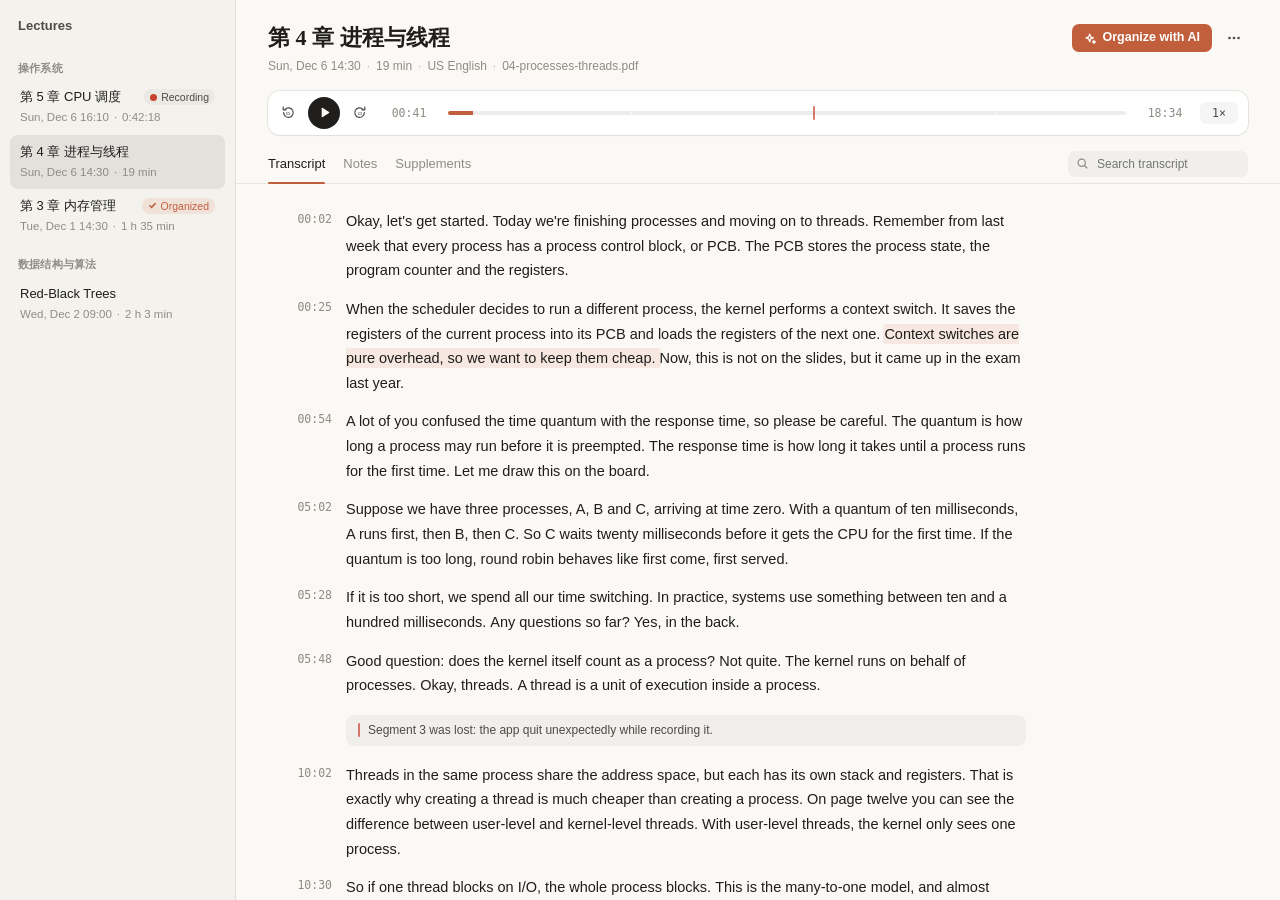
==== Resources/Web/recordings.html @ 46e98f9c "feat: recording bar, live captions and the Lectures window - LectureController ties recording, segme" ====
<!doctype html>
<html lang="zh-CN">
<head>
  <meta charset="utf-8">
  <meta name="viewport" content="width=device-width, initial-scale=1">
  <title>课堂录音</title>
  <link rel="stylesheet" href="recordings.css">
</head>
<body>
  <aside id="sidebar">
    <div class="sidebar-head">
      <h2 id="list-title"></h2>
    </div>
    <nav id="list" aria-label="录音列表"></nav>
  </aside>

  <main id="detail">
    <header id="head">
      <div class="title-row">
        <h1 id="title"></h1>
        <span class="spacer"></span>
        <button type="button" id="organize" class="primary"></button>
        <button type="button" id="more" class="icon" aria-haspopup="menu"></button>
      </div>
      <p id="meta"></p>

      <div id="player">
        <button type="button" id="back" class="icon"></button>
        <button type="button" id="play" class="play"></button>
        <button type="button" id="forward" class="icon"></button>
        <span id="time" class="clock"></span>
        <div id="scrubber" role="slider" tabindex="0">
          <div class="track"><div class="fill"></div></div>
          <div class="ticks"></div>
          <div class="knob"></div>
        </div>
        <span id="duration" class="clock"></span>
        <button type="button" id="rate"></button>
      </div>

      <div class="tabs-row">
        <div id="tabs" role="tablist"></div>
        <span class="spacer"></span>
        <label id="search">
          <svg viewBox="0 0 16 16" aria-hidden="true"><circle cx="7" cy="7" r="4.5"/><path d="m10.5 10.5 3 3"/></svg>
          <input type="search" id="search-input">
        </label>
      </div>
    </header>

    <section id="content"></section>
  </main>

  <section id="empty" hidden>
    <div class="empty-icon" aria-hidden="true"></div>
    <p id="empty-text"></p>
  </section>

  <div id="menu" role="menu" hidden></div>
  <div id="toast" role="status" aria-live="polite"></div>
  <script src="recordings.js"></script>
</body>
</html>
---- Resources/Web/recordings.css ----
:root {
  color-scheme: light dark;
  --bg: #faf9f5;
  --sidebar: #f3f2ec;
  --surface: #ffffff;
  --fg: #1f1e1d;
  --fg-2: #4d4b46;
  --muted: #8f8c84;
  --hairline: rgba(31, 30, 29, 0.09);
  --hairline-strong: rgba(31, 30, 29, 0.17);
  --fill: rgba(31, 30, 29, 0.045);
  --fill-strong: rgba(31, 30, 29, 0.08);
  --accent: #c15f3c;
  --accent-line: rgba(193, 95, 60, 0.36);
  --accent-soft: rgba(217, 119, 87, 0.13);
  --rec: #c8432f;
  --shadow: 0 1px 2px rgba(0, 0, 0, 0.05), 0 8px 24px rgba(0, 0, 0, 0.08);
  --font: -apple-system, BlinkMacSystemFont, "PingFang SC", "Helvetica Neue", sans-serif;
  --serif: "Iowan Old Style", "Palatino", "Songti SC", "STSong", serif;
  --mono: "SF Mono", ui-monospace, Menlo, monospace;
  --ease-out: cubic-bezier(0.2, 0.8, 0.2, 1);
}

@media (prefers-color-scheme: dark) {
  :root {
    --bg: #262624;
    --sidebar: #1f1e1d;
    --surface: #30302e;
    --fg: #f0eee7;
    --fg-2: #c9c6bc;
    --muted: #8c897f;
    --hairline: rgba(255, 255, 255, 0.08);
    --hairline-strong: rgba(255, 255, 255, 0.16);
    --fill: rgba(255, 255, 255, 0.05);
    --fill-strong: rgba(255, 255, 255, 0.09);
    --accent: #e3906f;
    --accent-line: rgba(227, 144, 111, 0.4);
    --accent-soft: rgba(217, 119, 87, 0.18);
    --rec: #f08b76;
    --shadow: 0 1px 2px rgba(0, 0, 0, 0.3), 0 8px 24px rgba(0, 0, 0, 0.32);
  }
}

* { box-sizing: border-box; }

html, body {
  height: 100%;
  margin: 0;
  background: var(--bg);
  color: var(--fg);
  font: 13px/1.4 var(--font);
  -webkit-font-smoothing: antialiased;
  -webkit-user-select: none;
  user-select: none;
  overflow: hidden;
}

body { display: flex; }

button {
  font: inherit;
  color: inherit;
  background: none;
  border: 0;
  padding: 0;
  cursor: pointer;
}

button:focus-visible, [tabindex]:focus-visible {
  outline: 2px solid var(--accent-line);
  outline-offset: 2px;
}

svg { fill: none; stroke: currentColor; stroke-width: 1.5; stroke-linecap: round; stroke-linejoin: round; }

.spacer { flex: 1; }

.clock {
  font-family: var(--mono);
  font-size: 11.5px;
  font-variant-numeric: tabular-nums;
  color: var(--muted);
}

/* ---------- 左侧列表 ---------- */

#sidebar {
  flex: none;
  width: 236px;
  display: flex;
  flex-direction: column;
  background: var(--sidebar);
  border-right: 1px solid var(--hairline);
}

.sidebar-head { padding: 18px 18px 8px; }
.in-app .sidebar-head { padding-top: 44px; }

#list-title {
  margin: 0;
  font: 600 13px/1.3 var(--font);
  color: var(--fg-2);
}

#list {
  flex: 1;
  overflow-y: auto;
  padding: 4px 10px 16px;
}

.group {
  margin: 14px 8px 4px;
  color: var(--muted);
  font-size: 11px;
  font-weight: 600;
  letter-spacing: 0.02em;
  white-space: nowrap;
  overflow: hidden;
  text-overflow: ellipsis;
}

.item {
  display: block;
  width: 100%;
  padding: 8px 10px 9px;
  border-radius: 8px;
  text-align: left;
  transition: background 0.12s;
}

.item:hover { background: var(--fill); }
.item.selected { background: var(--fill-strong); }

.item .name {
  display: flex;
  align-items: center;
  gap: 6px;
  font-size: 13px;
  font-weight: 500;
  color: var(--fg);
  white-space: nowrap;
  overflow: hidden;
  text-overflow: ellipsis;
}

.item .name > span:first-child { flex: 1; min-width: 0; overflow: hidden; text-overflow: ellipsis; }
.item .name .badge { flex: none; }

.item .sub {
  display: flex;
  align-items: center;
  gap: 5px;
  margin-top: 3px;
  color: var(--muted);
  font-size: 11.5px;
  white-space: nowrap;
  overflow: hidden;
}

.item .sub .clock { font-size: 11px; }

.badge {
  display: inline-flex;
  align-items: center;
  gap: 4px;
  height: 16px;
  padding: 0 6px;
  border-radius: 999px;
  font-size: 10.5px;
  font-weight: 500;
  background: var(--fill);
  color: var(--fg-2);
}

.badge.done { background: var(--accent-soft); color: var(--accent); }
.badge svg { width: 9px; height: 9px; stroke-width: 2; }

.rec-dot {
  flex: none;
  width: 7px;
  height: 7px;
  border-radius: 50%;
  background: var(--rec);
  animation: pulse 1.6s ease-in-out infinite;
}

@keyframes pulse { 50% { opacity: 0.35; } }

.spinner {
  flex: none;
  width: 9px;
  height: 9px;
  border-radius: 50%;
  border: 1.5px solid var(--hairline-strong);
  border-top-color: var(--fg-2);
  animation: spin 0.9s linear infinite;
}

@keyframes spin { to { transform: rotate(360deg); } }

/* ---------- 右侧详情 ---------- */

#detail {
  flex: 1;
  min-width: 0;
  display: flex;
  flex-direction: column;
}

#head {
  flex: none;
  padding: 24px 32px 0;
  border-bottom: 1px solid var(--hairline);
}

.in-app #head { padding-top: 40px; }

.title-row {
  display: flex;
  align-items: center;
  gap: 8px;
}

#title {
  margin: 0;
  min-width: 0;
  font: 600 22px/1.25 var(--serif);
  overflow: hidden;
  text-overflow: ellipsis;
  white-space: nowrap;
}

#meta {
  margin: 6px 0 0;
  color: var(--muted);
  font-size: 12px;
  white-space: nowrap;
  overflow: hidden;
  text-overflow: ellipsis;
}

#meta .dot { margin: 0 6px; opacity: 0.6; }

button.primary {
  flex: none;
  display: inline-flex;
  align-items: center;
  gap: 6px;
  height: 28px;
  padding: 0 12px;
  border-radius: 7px;
  background: var(--accent);
  color: #fff;
  font-size: 12.5px;
  font-weight: 550;
  transition: filter 0.12s;
}

button.primary:hover { filter: brightness(1.06); }
button.primary svg { width: 13px; height: 13px; }
button.primary:disabled { background: var(--fill-strong); color: var(--muted); cursor: default; filter: none; }

button.icon {
  flex: none;
  display: inline-grid;
  place-items: center;
  width: 28px;
  height: 28px;
  border-radius: 7px;
  color: var(--fg-2);
  transition: background 0.12s;
}

button.icon:hover { background: var(--fill); color: var(--fg); }
button.icon svg { width: 16px; height: 16px; }

/* 播放条 */

#player {
  display: flex;
  align-items: center;
  gap: 6px;
  margin-top: 16px;
  padding: 6px 10px 6px 6px;
  border-radius: 12px;
  background: var(--surface);
  box-shadow: 0 0 0 1px var(--hairline), 0 1px 2px rgba(0, 0, 0, 0.03);
}

#player .play {
  display: grid;
  place-items: center;
  width: 32px;
  height: 32px;
  border-radius: 50%;
  background: var(--fg);
  color: var(--bg);
  transition: transform 0.12s var(--ease-out);
}

#player .play:active { transform: scale(0.94); }
#player .play svg { width: 13px; height: 13px; fill: currentColor; stroke: none; }
#player .clock { min-width: 58px; text-align: center; }

#scrubber {
  position: relative;
  flex: 1;
  height: 28px;
  margin: 0 4px;
  cursor: pointer;
}

#scrubber .track {
  position: absolute;
  left: 0;
  right: 0;
  top: 12px;
  height: 4px;
  border-radius: 2px;
  background: var(--fill-strong);
  overflow: hidden;
}

#scrubber .fill {
  height: 100%;
  width: 0;
  background: var(--accent);
}

/* 分段之间的缝：损坏的分段在录音时间里不占位置，这里只标出接缝 */
#scrubber .ticks { position: absolute; inset: 0; pointer-events: none; }

#scrubber .tick {
  position: absolute;
  top: 10px;
  width: 1px;
  height: 8px;
  background: var(--bg);
}

#scrubber .tick.gap {
  top: 7px;
  width: 2px;
  height: 14px;
  margin-left: -0.5px;
  border-radius: 1px;
  background: var(--rec);
  opacity: 0.7;
}

#scrubber .knob {
  position: absolute;
  top: 8px;
  width: 12px;
  height: 12px;
  margin-left: -6px;
  border-radius: 50%;
  background: var(--surface);
  box-shadow: 0 0 0 1px var(--hairline-strong), 0 1px 3px rgba(0, 0, 0, 0.18);
  opacity: 0;
  transition: opacity 0.12s;
}

#scrubber:hover .knob, #scrubber.dragging .knob { opacity: 1; }

#rate {
  flex: none;
  height: 22px;
  min-width: 38px;
  padding: 0 6px;
  border-radius: 6px;
  font: 500 11.5px var(--mono);
  color: var(--fg-2);
  background: var(--fill);
}

#rate:hover { background: var(--fill-strong); }

/* 标签页 */

.tabs-row {
  display: flex;
  align-items: flex-end;
  gap: 12px;
  margin-top: 14px;
}

#tabs { display: flex; gap: 18px; }

#tabs button {
  position: relative;
  padding: 6px 0 10px;
  color: var(--muted);
  font-size: 13px;
  font-weight: 500;
}

#tabs button:hover { color: var(--fg-2); }
#tabs button.active { color: var(--fg); }

#tabs button.active::after {
  content: "";
  position: absolute;
  left: 0;
  right: 0;
  bottom: -1px;
  height: 2px;
  border-radius: 1px;
  background: var(--accent);
}

#tabs .count {
  margin-left: 4px;
  font-size: 11px;
  font-variant-numeric: tabular-nums;
  color: var(--muted);
}

#search {
  display: flex;
  align-items: center;
  gap: 6px;
  width: 180px;
  height: 26px;
  margin-bottom: 6px;
  padding: 0 8px;
  border-radius: 7px;
  background: var(--fill);
  color: var(--muted);
}

#search svg { flex: none; width: 13px; height: 13px; }

#search input {
  flex: 1;
  min-width: 0;
  border: 0;
  outline: 0;
  background: none;
  color: var(--fg);
  font: 12px var(--font);
}

#search input::-webkit-search-cancel-button { display: none; }

/* ---------- 转写 ---------- */

#content {
  flex: 1;
  overflow-y: auto;
  padding: 18px 32px 48px;
  -webkit-user-select: text;
  user-select: text;
}

.para {
  display: grid;
  grid-template-columns: 64px minmax(0, 680px);
  gap: 0 14px;
  padding: 7px 0;
}

.para .stamp {
  padding-top: 2px;
  -webkit-user-select: none;
  user-select: none;
  text-align: right;
  cursor: pointer;
  transition: color 0.12s;
}

.para .stamp:hover { color: var(--accent); }

.para .text {
  margin: 0;
  font-size: 14.5px;
  line-height: 1.7;
  color: var(--fg);
}

.line {
  padding: 2px 1px;
  margin: -2px -1px;
  border-radius: 4px;
  cursor: pointer;
  transition: background 0.15s;
}

.line:hover { background: var(--fill); }
.line.current { background: var(--accent-soft); }
.line.spoken { color: var(--fg); }
.para.later .text { color: var(--fg); }

mark {
  background: rgba(240, 190, 60, 0.35);
  color: inherit;
  border-radius: 2px;
}

/* 分段的状态：损坏、还在转写、实时字幕 */
.notice {
  display: grid;
  grid-template-columns: 64px minmax(0, 680px);
  gap: 0 14px;
  margin: 10px 0;
  color: var(--muted);
  font-size: 12px;
}

.notice .body {
  display: flex;
  align-items: center;
  gap: 8px;
  padding: 7px 12px;
  border-radius: 8px;
  background: var(--fill);
}

.notice.gap .body { color: var(--fg-2); }
.notice.gap .body::before {
  content: "";
  flex: none;
  width: 2px;
  height: 14px;
  border-radius: 1px;
  background: var(--rec);
  opacity: 0.7;
}

.live {
  display: grid;
  grid-template-columns: 64px minmax(0, 680px);
  gap: 0 14px;
  padding: 7px 0;
}

.live .stamp { display: flex; justify-content: flex-end; align-items: center; gap: 6px; height: 24px; color: var(--rec); }
.live .text { margin: 0; font-size: 14.5px; line-height: 1.7; color: var(--fg-2); }
.live .volatile { color: var(--muted); }

/* 笔记 / 补充要点还没有时 */
.placeholder {
  max-width: 420px;
  margin: 56px auto 0;
  text-align: center;
  color: var(--muted);
  font-size: 13px;
  line-height: 1.6;
}

.placeholder strong { display: block; margin-bottom: 4px; color: var(--fg-2); font-size: 14px; font-weight: 600; }
.placeholder p { margin: 0; }
.placeholder button.primary { margin-top: 16px; }

/* ---------- 没有录音 ---------- */

#empty {
  position: fixed;
  inset: 0;
  display: grid;
  place-content: center;
  justify-items: center;
  gap: 14px;
  background: var(--bg);
  color: var(--muted);
  text-align: center;
  font-size: 13px;
  line-height: 1.6;
}

#empty[hidden] { display: none; }
#empty p { max-width: 340px; margin: 0; }
#empty kbd { font: 500 11.5px var(--mono); padding: 1px 5px; border-radius: 4px; background: var(--fill-strong); color: var(--fg-2); }

.empty-icon {
  width: 44px;
  height: 44px;
  border-radius: 50%;
  display: grid;
  place-items: center;
  background: var(--fill);
  color: var(--fg-2);
}

.empty-icon svg { width: 20px; height: 20px; }

/* ---------- 菜单、提示 ---------- */

#menu {
  position: fixed;
  z-index: 10;
  min-width: 180px;
  padding: 5px;
  border-radius: 10px;
  background: var(--surface);
  box-shadow: 0 0 0 1px var(--hairline), var(--shadow);
}

#menu[hidden] { display: none; }

#menu button {
  display: flex;
  align-items: center;
  gap: 8px;
  width: 100%;
  height: 28px;
  padding: 0 10px;
  border-radius: 6px;
  font-size: 13px;
  text-align: left;
}

#menu button:hover { background: var(--fill-strong); }
#menu button.danger { color: var(--rec); }
#menu hr { margin: 4px 6px; border: 0; border-top: 1px solid var(--hairline); }

#toast {
  position: fixed;
  left: 50%;
  bottom: 20px;
  z-index: 11;
  padding: 7px 14px;
  border-radius: 999px;
  background: var(--fg);
  color: var(--bg);
  font-size: 12.5px;
  opacity: 0;
  transform: translate(-50%, 6px);
  transition: opacity 0.2s, transform 0.2s var(--ease-out);
  pointer-events: none;
}

#toast.visible { opacity: 1; transform: translate(-50%, 0); }

@media (prefers-reduced-motion: reduce) {
  *, *::before, *::after { animation: none !important; transition: none !important; }
}
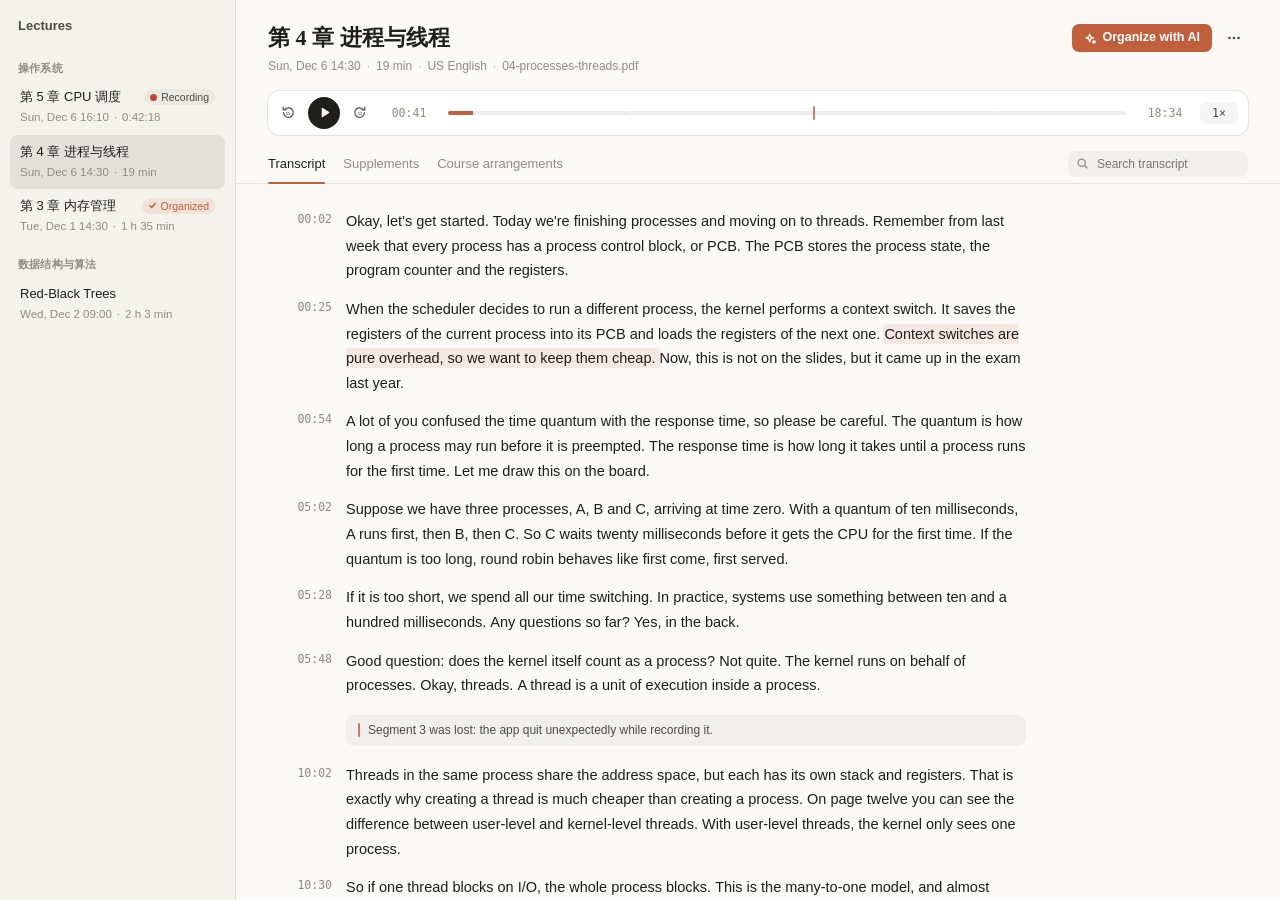
==== commit 2343e6a6: "refactor: organize lectures into supplements and course arrangements The notes step is dropped: orga" ====
--- a/Resources/Web/recordings.css
+++ b/Resources/Web/recordings.css
@@ -538,7 +538,7 @@
 .live .text { margin: 0; font-size: 14.5px; line-height: 1.7; color: var(--fg-2); }
 .live .volatile { color: var(--muted); }
 
-/* 笔记 / 补充要点还没有时 */
+/* 补充要点 / 课程安排还没有时 */
 .placeholder {
   max-width: 420px;
   margin: 56px auto 0;
@@ -635,3 +635,151 @@
 @media (prefers-reduced-motion: reduce) {
   *, *::before, *::after { animation: none !important; transition: none !important; }
 }
+
+/* ---------- AI 整理 ---------- */
+
+.organize {
+  max-width: 758px;
+  margin: 2px 0 18px;
+  padding: 14px 16px;
+  border-radius: 12px;
+  background: var(--surface);
+  box-shadow: 0 0 0 1px var(--hairline), 0 1px 2px rgba(0, 0, 0, 0.03);
+  -webkit-user-select: none;
+  user-select: none;
+}
+
+.organize.failed { box-shadow: 0 0 0 1px color-mix(in srgb, var(--rec) 35%, transparent); }
+
+.org-head { display: flex; align-items: center; gap: 8px; font-size: 13.5px; }
+.org-head strong { font-weight: 600; }
+.org-message { margin: 6px 0 0; color: var(--fg-2); font-size: 12.5px; line-height: 1.55; }
+.org-note { margin: 12px 0 0; color: var(--muted); font-size: 11.5px; line-height: 1.5; }
+
+.org-bar {
+  height: 4px;
+  margin-top: 10px;
+  border-radius: 2px;
+  background: var(--fill-strong);
+  overflow: hidden;
+}
+
+.org-bar div { height: 100%; background: var(--accent); transition: width 0.3s var(--ease-out); }
+
+.org-actions { display: flex; align-items: center; gap: 10px; margin-top: 12px; }
+
+button.link {
+  height: 26px;
+  padding: 0 8px;
+  border-radius: 6px;
+  color: var(--fg-2);
+  font-size: 12.5px;
+}
+
+button.link:hover { background: var(--fill); color: var(--fg); }
+
+.deck-list { margin-top: 10px; display: flex; flex-direction: column; gap: 2px; }
+
+.deck {
+  display: flex;
+  align-items: flex-start;
+  gap: 10px;
+  padding: 7px 8px;
+  border-radius: 8px;
+  cursor: pointer;
+}
+
+.deck:hover { background: var(--fill); }
+.deck input { margin: 2px 0 0; accent-color: var(--accent); }
+.deck.unreadable { cursor: default; opacity: 0.55; }
+.deck-text { display: flex; flex-direction: column; gap: 2px; min-width: 0; }
+.deck-title { display: flex; align-items: center; gap: 6px; font-size: 13px; font-weight: 500; }
+.deck-sub { color: var(--muted); font-size: 11.5px; line-height: 1.45; }
+
+.tag {
+  height: 16px;
+  padding: 0 6px;
+  border-radius: 999px;
+  background: var(--fill-strong);
+  color: var(--fg-2);
+  font-size: 10.5px;
+  font-weight: 500;
+  line-height: 16px;
+}
+
+.deck-list details { margin-top: 2px; }
+
+.deck-list summary {
+  padding: 6px 8px;
+  border-radius: 8px;
+  color: var(--fg-2);
+  font-size: 12px;
+  cursor: pointer;
+  list-style-position: inside;
+}
+
+.deck-list summary:hover { background: var(--fill); }
+
+/* ---------- 补充要点 ---------- */
+
+.supplements { max-width: 758px; }
+.supplements section + section { margin-top: 22px; }
+
+.supplements h3 {
+  display: flex;
+  align-items: baseline;
+  gap: 8px;
+  margin: 0 0 6px;
+  font: 600 15px/1.35 var(--serif);
+}
+
+.supplements h3 .count { font: 500 11.5px var(--font); color: var(--muted); }
+
+.supp {
+  display: grid;
+  grid-template-columns: 52px minmax(0, 1fr) auto;
+  gap: 0 12px;
+  align-items: start;
+  padding: 10px 0;
+  border-top: 1px solid var(--hairline);
+}
+
+.supp .page {
+  justify-self: start;
+  height: 22px;
+  padding: 0 7px;
+  border-radius: 6px;
+  background: var(--fill);
+  color: var(--fg-2);
+  font: 500 11.5px/22px var(--mono);
+  -webkit-user-select: none;
+  user-select: none;
+}
+
+button.page:hover { background: var(--accent-soft); color: var(--accent); }
+.supp .page.none { background: none; color: var(--muted); text-align: center; }
+
+.supp .point { margin: 0; font-size: 14px; line-height: 1.6; }
+.supp .quote { margin: 4px 0 0; color: var(--muted); font-size: 12.5px; line-height: 1.5; font-style: italic; }
+
+.ts-button {
+  display: inline-flex;
+  align-items: center;
+  gap: 5px;
+  height: 22px;
+  padding: 0 8px;
+  border-radius: 6px;
+  color: var(--fg-2);
+  font: 500 11.5px var(--mono);
+  -webkit-user-select: none;
+  user-select: none;
+}
+
+.ts-button svg { width: 8px; height: 8px; fill: currentColor; stroke: none; }
+.ts-button:hover { background: var(--accent-soft); color: var(--accent); }
+
+/* 课程安排：时间在左边，提到的页在右边 */
+.arrangements .supp { grid-template-columns: 76px minmax(0, 1fr) auto; }
+.arrangements .ts-button.lead { justify-self: start; color: var(--accent); background: var(--accent-soft); }
+.arrangements .page { white-space: nowrap; }
+.arrangements .supp:first-child { border-top: 0; }
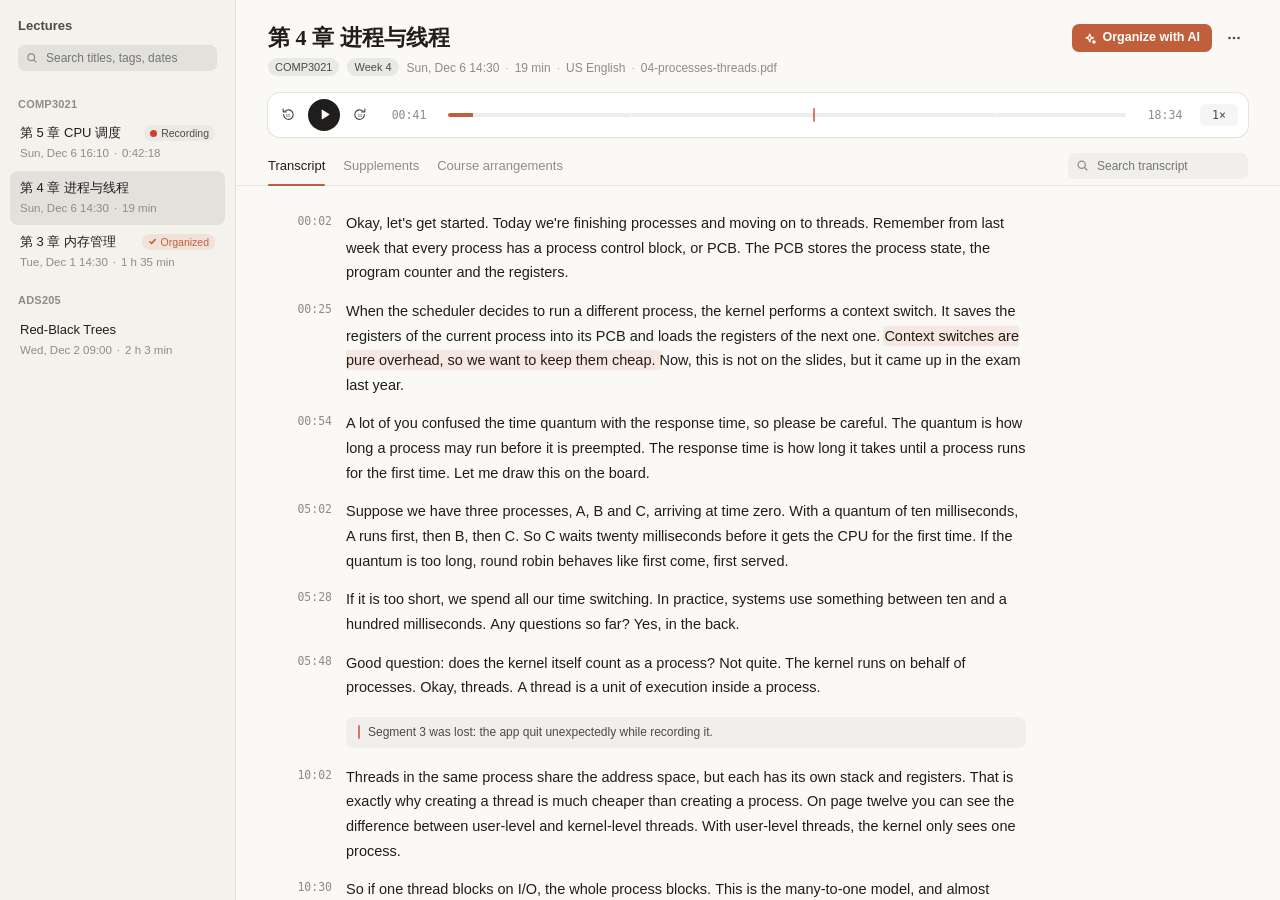
==== commit 77aa6a20: "feat: course tags for lecture recordings - recordings carry tags; the first one (usually the course " ====
--- a/Resources/Web/recordings.html
+++ b/Resources/Web/recordings.html
@@ -10,6 +10,10 @@
   <aside id="sidebar">
     <div class="sidebar-head">
       <h2 id="list-title"></h2>
+      <label id="list-search">
+        <svg viewBox="0 0 16 16" aria-hidden="true"><circle cx="7" cy="7" r="4.5"/><path d="m10.5 10.5 3 3"/></svg>
+        <input type="search" id="list-search-input">
+      </label>
     </div>
     <nav id="list" aria-label="录音列表"></nav>
   </aside>
--- a/Resources/Web/recordings.css
+++ b/Resources/Web/recordings.css
@@ -102,6 +102,47 @@
   color: var(--fg-2);
 }
 
+#list-search {
+  display: flex;
+  align-items: center;
+  gap: 6px;
+  height: 26px;
+  margin-top: 10px;
+  padding: 0 8px;
+  border-radius: 7px;
+  background: var(--fill-strong);
+  color: var(--muted);
+}
+
+#list-search svg { flex: none; width: 12px; height: 12px; }
+
+#list-search input {
+  flex: 1;
+  min-width: 0;
+  border: 0;
+  outline: 0;
+  background: none;
+  color: var(--fg);
+  font: 12px var(--font);
+}
+
+#list-search input::-webkit-search-cancel-button { display: none; }
+
+.chip {
+  display: inline-flex;
+  align-items: center;
+  height: 18px;
+  padding: 0 7px;
+  border-radius: 999px;
+  background: var(--fill-strong);
+  color: var(--fg-2);
+  font: 500 11px var(--font);
+  white-space: nowrap;
+}
+
+#meta .chip { margin-right: 8px; vertical-align: 1px; cursor: pointer; }
+#meta .chip:hover { background: var(--accent-soft); color: var(--accent); }
+
 #list {
   flex: 1;
   overflow-y: auto;
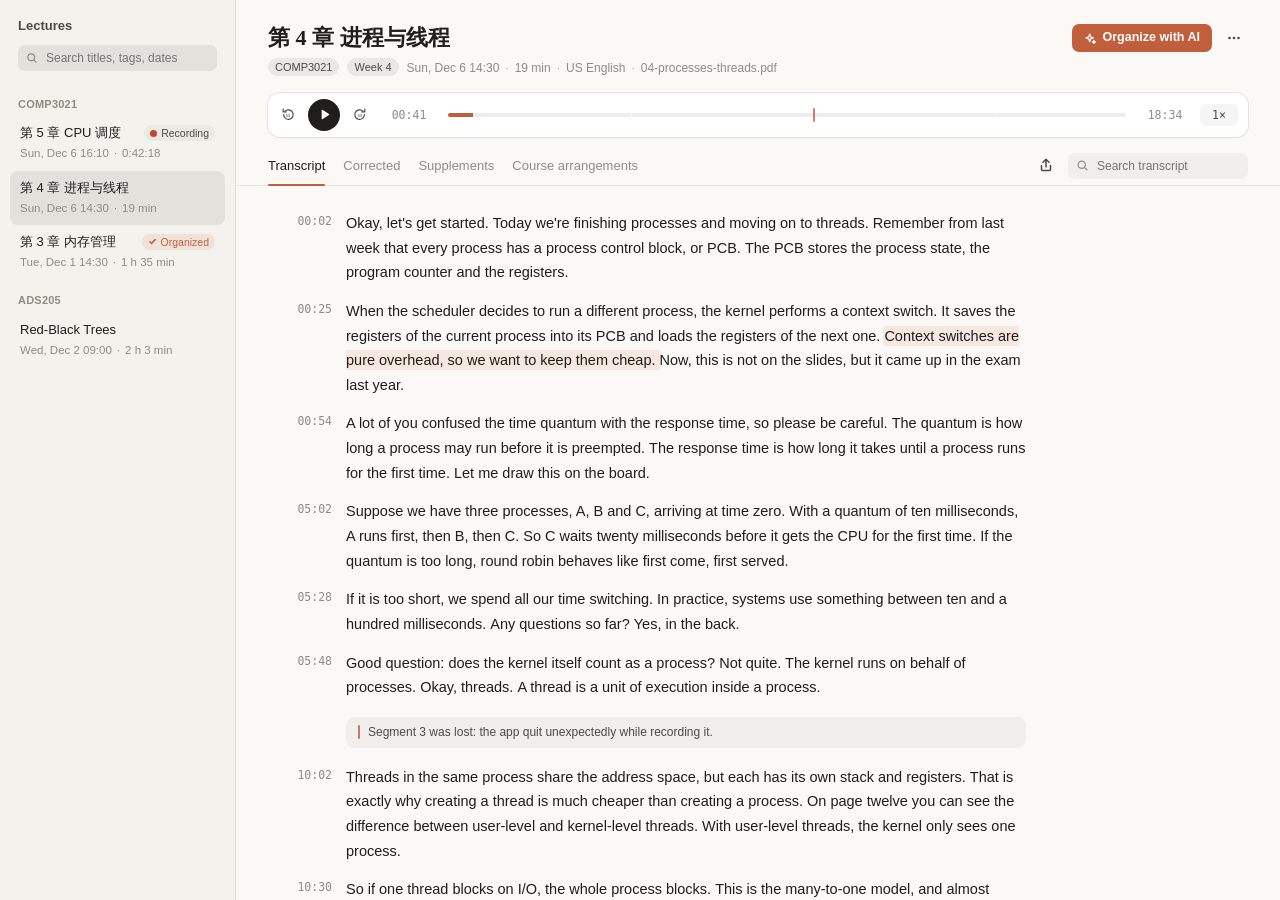
==== commit e6d0c44c: "feat: export each tab of the Lectures window An export button next to the tabs saves the open tab: t" ====
--- a/Resources/Web/recordings.html
+++ b/Resources/Web/recordings.html
@@ -45,6 +45,7 @@
       <div class="tabs-row">
         <div id="tabs" role="tablist"></div>
         <span class="spacer"></span>
+        <button type="button" id="export" class="icon" title=""></button>
         <label id="search">
           <svg viewBox="0 0 16 16" aria-hidden="true"><circle cx="7" cy="7" r="4.5"/><path d="m10.5 10.5 3 3"/></svg>
           <input type="search" id="search-input">
--- a/Resources/Web/recordings.css
+++ b/Resources/Web/recordings.css
@@ -422,7 +422,7 @@
 .tabs-row {
   display: flex;
   align-items: flex-end;
-  gap: 12px;
+  gap: 8px;
   margin-top: 14px;
 }
 
@@ -456,6 +456,8 @@
   font-variant-numeric: tabular-nums;
   color: var(--muted);
 }
+
+#export { margin-bottom: 6px; }
 
 #search {
   display: flex;
@@ -824,3 +826,8 @@
 .arrangements .ts-button.lead { justify-self: start; color: var(--accent); background: var(--accent-soft); }
 .arrangements .page { white-space: nowrap; }
 .arrangements .supp:first-child { border-top: 0; }
+
+/* 纠正版：改动的词 */
+.fix-summary { max-width: 744px; margin: 0 0 10px 78px; color: var(--muted); font-size: 12px; }
+.line.fixed ins { text-decoration: none; background: rgba(120, 180, 90, 0.22); border-radius: 3px; padding: 0 2px; }
+@media (prefers-color-scheme: dark) { .line.fixed ins { background: rgba(130, 200, 100, 0.22); } }
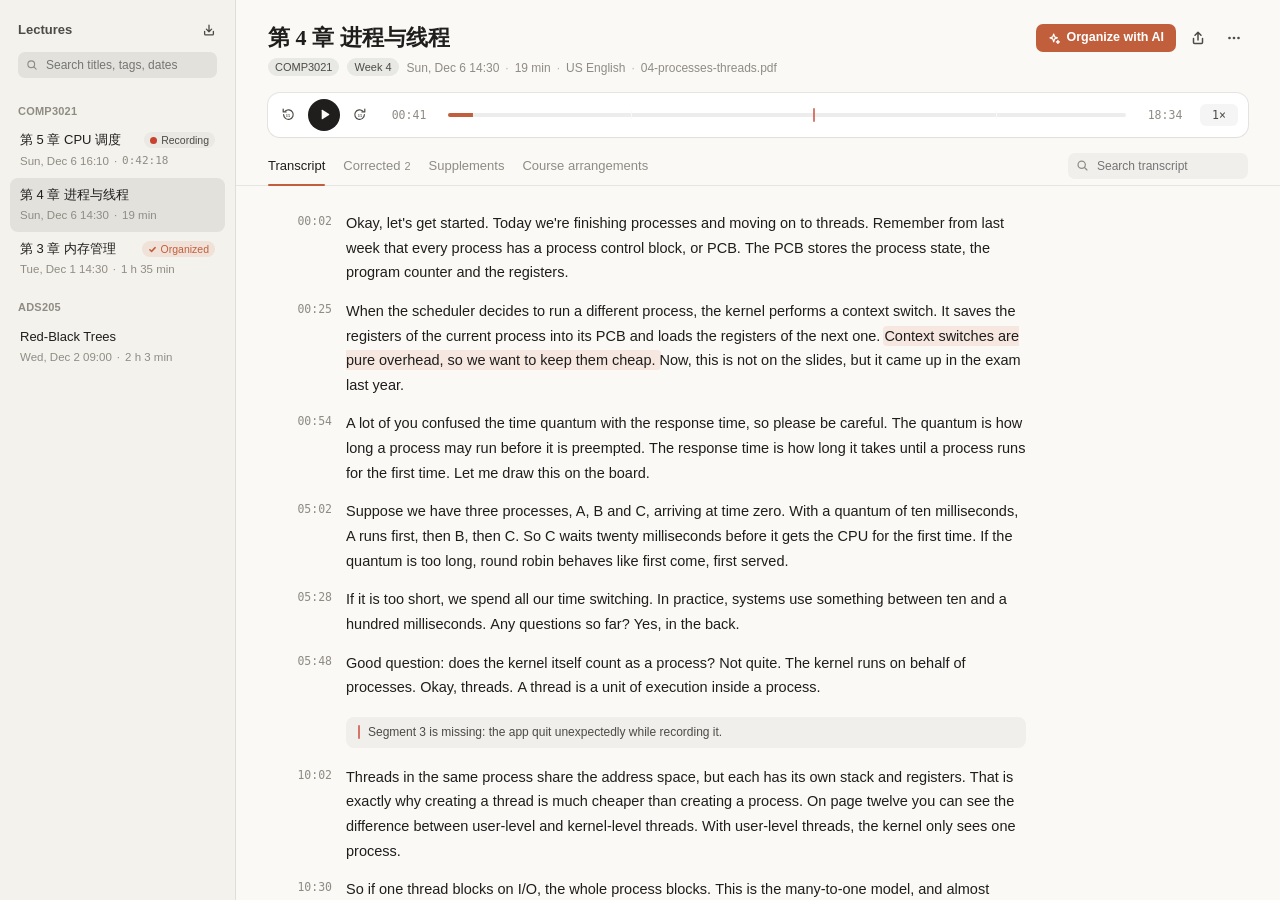
==== commit 43c4bf17: "feat(lectures): audio import, on-device Whisper, re-transcribe Import audio: Record → Import Audio…," ====
--- a/Resources/Web/recordings.html
+++ b/Resources/Web/recordings.html
@@ -9,7 +9,10 @@
 <body>
   <aside id="sidebar">
     <div class="sidebar-head">
-      <h2 id="list-title"></h2>
+      <div class="list-title-row">
+        <h2 id="list-title"></h2>
+        <button type="button" id="import" class="icon"></button>
+      </div>
       <label id="list-search">
         <svg viewBox="0 0 16 16" aria-hidden="true"><circle cx="7" cy="7" r="4.5"/><path d="m10.5 10.5 3 3"/></svg>
         <input type="search" id="list-search-input">
@@ -24,6 +27,7 @@
         <h1 id="title"></h1>
         <span class="spacer"></span>
         <button type="button" id="organize" class="primary"></button>
+        <button type="button" id="export" class="icon" aria-haspopup="menu"></button>
         <button type="button" id="more" class="icon" aria-haspopup="menu"></button>
       </div>
       <p id="meta"></p>
@@ -43,9 +47,11 @@
       </div>
 
       <div class="tabs-row">
-        <div id="tabs" role="tablist"></div>
+        <div class="tabs-wrap">
+          <div id="tabs" role="tablist"></div>
+          <span id="tab-indicator" aria-hidden="true"></span>
+        </div>
         <span class="spacer"></span>
-        <button type="button" id="export" class="icon" title=""></button>
         <label id="search">
           <svg viewBox="0 0 16 16" aria-hidden="true"><circle cx="7" cy="7" r="4.5"/><path d="m10.5 10.5 3 3"/></svg>
           <input type="search" id="search-input">
@@ -53,12 +59,16 @@
       </div>
     </header>
 
-    <section id="content"></section>
+    <section id="content">
+      <div id="organize-slot"></div>
+      <div id="tab-body"></div>
+    </section>
   </main>
 
   <section id="empty" hidden>
     <div class="empty-icon" aria-hidden="true"></div>
     <p id="empty-text"></p>
+    <button type="button" id="empty-import" class="secondary"></button>
   </section>
 
   <div id="menu" role="menu" hidden></div>
--- a/Resources/Web/recordings.css
+++ b/Resources/Web/recordings.css
@@ -19,6 +19,7 @@
   --serif: "Iowan Old Style", "Palatino", "Songti SC", "STSong", serif;
   --mono: "SF Mono", ui-monospace, Menlo, monospace;
   --ease-out: cubic-bezier(0.2, 0.8, 0.2, 1);
+  --ease-spring: cubic-bezier(0.3, 1.2, 0.4, 1);
 }
 
 @media (prefers-color-scheme: dark) {
@@ -96,6 +97,10 @@
 .sidebar-head { padding: 18px 18px 8px; }
 .in-app .sidebar-head { padding-top: 44px; }
 
+.list-title-row { display: flex; align-items: center; justify-content: space-between; height: 24px; }
+.list-title-row button.icon { width: 24px; height: 24px; margin-right: -4px; }
+.list-title-row button.icon svg { width: 14px; height: 14px; }
+
 #list-title {
   margin: 0;
   font: 600 13px/1.3 var(--font);
@@ -166,8 +171,10 @@
   padding: 8px 10px 9px;
   border-radius: 8px;
   text-align: left;
-  transition: background 0.12s;
-}
+  transition: background-color 0.18s ease;
+}
+
+.leaving { pointer-events: none; }
 
 .item:hover { background: var(--fill); }
 .item.selected { background: var(--fill-strong); }
@@ -294,10 +301,11 @@
   color: #fff;
   font-size: 12.5px;
   font-weight: 550;
-  transition: filter 0.12s;
+  transition: filter 0.15s, background-color 0.2s, color 0.2s, transform 0.15s var(--ease-out);
 }
 
 button.primary:hover { filter: brightness(1.06); }
+button.primary:active:not(:disabled) { transform: scale(0.97); }
 button.primary svg { width: 13px; height: 13px; }
 button.primary:disabled { background: var(--fill-strong); color: var(--muted); cursor: default; filter: none; }
 
@@ -309,10 +317,11 @@
   height: 28px;
   border-radius: 7px;
   color: var(--fg-2);
-  transition: background 0.12s;
-}
-
-button.icon:hover { background: var(--fill); color: var(--fg); }
+  transition: background-color 0.15s, color 0.15s;
+}
+
+button.icon:hover, button.icon.open { background: var(--fill); color: var(--fg); }
+button.icon.open { background: var(--fill-strong); }
 button.icon svg { width: 16px; height: 16px; }
 
 /* 播放条 */
@@ -326,7 +335,12 @@
   border-radius: 12px;
   background: var(--surface);
   box-shadow: 0 0 0 1px var(--hairline), 0 1px 2px rgba(0, 0, 0, 0.03);
-}
+  transition: opacity 0.25s ease;
+}
+
+#player.inactive { opacity: 0.5; }
+
+#player button:disabled { cursor: default; }
 
 #player .play {
   display: grid;
@@ -336,10 +350,14 @@
   border-radius: 50%;
   background: var(--fg);
   color: var(--bg);
-  transition: transform 0.12s var(--ease-out);
-}
-
-#player .play:active { transform: scale(0.94); }
+  transition: transform 0.15s var(--ease-out);
+}
+
+#player .play:active:not(:disabled) { transform: scale(0.92); }
+/* 播放和暂停两个图标叠在一起，切换时一个缩小淡出、一个放大淡入 */
+#player .play > span { grid-area: 1 / 1; display: grid; place-items: center; transition: opacity 0.16s ease, transform 0.22s var(--ease-spring); }
+#player .play .i-pause, #player .play.playing .i-play { opacity: 0; transform: scale(0.5); }
+#player .play.playing .i-pause { opacity: 1; transform: none; }
 #player .play svg { width: 13px; height: 13px; fill: currentColor; stroke: none; }
 #player .clock { min-width: 58px; text-align: center; }
 
@@ -360,12 +378,18 @@
   border-radius: 2px;
   background: var(--fill-strong);
   overflow: hidden;
-}
-
+  transition: top 0.18s var(--ease-out), height 0.18s var(--ease-out), border-radius 0.18s;
+}
+
+#scrubber:hover .track, #scrubber.dragging .track { top: 11px; height: 6px; border-radius: 3px; }
+
+/* 用 scaleX 而不是 width：每帧更新也不触发排版 */
 #scrubber .fill {
   height: 100%;
-  width: 0;
+  width: 100%;
   background: var(--accent);
+  transform: scaleX(0);
+  transform-origin: left center;
 }
 
 /* 分段之间的缝：损坏的分段在录音时间里不占位置，这里只标出接缝 */
@@ -399,10 +423,13 @@
   background: var(--surface);
   box-shadow: 0 0 0 1px var(--hairline-strong), 0 1px 3px rgba(0, 0, 0, 0.18);
   opacity: 0;
-  transition: opacity 0.12s;
-}
-
-#scrubber:hover .knob, #scrubber.dragging .knob { opacity: 1; }
+  transform: scale(0.5);
+  transition: opacity 0.15s ease, transform 0.2s var(--ease-spring);
+}
+
+#scrubber:hover .knob, #scrubber.dragging .knob { opacity: 1; transform: none; }
+#scrubber.dragging .knob { transform: scale(1.15); }
+#player.inactive #scrubber { pointer-events: none; }
 
 #rate {
   flex: none;
@@ -413,6 +440,7 @@
   font: 500 11.5px var(--mono);
   color: var(--fg-2);
   background: var(--fill);
+  transition: background-color 0.15s;
 }
 
 #rate:hover { background: var(--fill-strong); }
@@ -426,6 +454,8 @@
   margin-top: 14px;
 }
 
+.tabs-wrap { position: relative; }
+
 #tabs { display: flex; gap: 18px; }
 
 #tabs button {
@@ -434,20 +464,22 @@
   color: var(--muted);
   font-size: 13px;
   font-weight: 500;
+  transition: color 0.2s ease;
 }
 
 #tabs button:hover { color: var(--fg-2); }
 #tabs button.active { color: var(--fg); }
 
-#tabs button.active::after {
-  content: "";
+/* 当前标签页下面的线：只有一条，换标签页时滑过去 */
+#tab-indicator {
   position: absolute;
   left: 0;
-  right: 0;
   bottom: -1px;
+  width: 0;
   height: 2px;
   border-radius: 1px;
   background: var(--accent);
+  transition: transform 0.32s var(--ease-out), width 0.32s var(--ease-out);
 }
 
 #tabs .count {
@@ -456,8 +488,6 @@
   font-variant-numeric: tabular-nums;
   color: var(--muted);
 }
-
-#export { margin-bottom: 6px; }
 
 #search {
   display: flex;
@@ -470,7 +500,11 @@
   border-radius: 7px;
   background: var(--fill);
   color: var(--muted);
-}
+  transition: opacity 0.18s ease, background-color 0.15s;
+}
+
+#search:focus-within { background: var(--fill-strong); }
+#search.soft-hidden { opacity: 0; pointer-events: none; }
 
 #search svg { flex: none; width: 13px; height: 13px; }
 
@@ -526,7 +560,7 @@
   margin: -2px -1px;
   border-radius: 4px;
   cursor: pointer;
-  transition: background 0.15s;
+  transition: background-color 0.3s ease;
 }
 
 .line:hover { background: var(--fill); }
@@ -613,6 +647,20 @@
 
 #empty[hidden] { display: none; }
 #empty p { max-width: 340px; margin: 0; }
+
+button.secondary {
+  height: 28px;
+  margin-top: 4px;
+  padding: 0 14px;
+  border-radius: 7px;
+  background: var(--fill-strong);
+  color: var(--fg);
+  font-size: 12.5px;
+  font-weight: 500;
+  transition: background-color 0.15s;
+}
+
+button.secondary:hover { background: var(--hairline-strong); }
 #empty kbd { font: 500 11.5px var(--mono); padding: 1px 5px; border-radius: 4px; background: var(--fill-strong); color: var(--fg-2); }
 
 .empty-icon {
@@ -637,7 +685,19 @@
   border-radius: 10px;
   background: var(--surface);
   box-shadow: 0 0 0 1px var(--hairline), var(--shadow);
-}
+  transform-origin: top right;
+}
+
+#menu .menu-title {
+  padding: 5px 10px 4px;
+  color: var(--muted);
+  font-size: 11px;
+  font-weight: 600;
+}
+
+#menu .hint { margin-left: auto; padding-left: 18px; color: var(--muted); font-size: 11.5px; }
+#menu button:disabled { color: var(--muted); opacity: 0.55; cursor: default; }
+#menu button:disabled:hover { background: none; }
 
 #menu[hidden] { display: none; }
 
@@ -651,6 +711,7 @@
   border-radius: 6px;
   font-size: 13px;
   text-align: left;
+  transition: background-color 0.1s;
 }
 
 #menu button:hover { background: var(--fill-strong); }
@@ -699,15 +760,97 @@
 .org-message { margin: 6px 0 0; color: var(--fg-2); font-size: 12.5px; line-height: 1.55; }
 .org-note { margin: 12px 0 0; color: var(--muted); font-size: 11.5px; line-height: 1.5; }
 
+.org-status { display: flex; align-items: baseline; gap: 12px; margin-top: 10px; }
+.org-status .org-message { flex: 1; min-width: 0; margin: 0; }
+.org-elapsed { flex: none; font-size: 11.5px; }
+
 .org-bar {
   height: 4px;
   margin-top: 10px;
   border-radius: 2px;
   background: var(--fill-strong);
   overflow: hidden;
-}
-
-.org-bar div { height: 100%; background: var(--accent); transition: width 0.3s var(--ease-out); }
+  transition: opacity 0.25s ease;
+}
+
+.org-bar.idle { opacity: 0; }
+
+.org-bar div {
+  height: 100%;
+  background: var(--accent);
+  transform: scaleX(0);
+  transform-origin: left center;
+  transition: transform 0.5s var(--ease-out);
+}
+
+/* 三步：做完的打勾，正在做的有一圈呼吸的光 */
+.org-steps {
+  display: flex;
+  align-items: center;
+  gap: 0;
+  margin: 12px 0 0;
+  padding: 0;
+  list-style: none;
+}
+
+.org-steps li {
+  display: flex;
+  align-items: center;
+  gap: 7px;
+  min-width: 0;
+  color: var(--muted);
+  font-size: 12px;
+  transition: color 0.3s ease;
+}
+
+.org-steps li + li::before {
+  content: "";
+  flex: none;
+  width: 28px;
+  height: 1px;
+  margin: 0 10px 0 3px;
+  background: var(--hairline-strong);
+  transition: background-color 0.3s ease;
+}
+
+.org-steps li.done + li::before { background: var(--accent-line); }
+.org-steps li.current, .org-steps li.done { color: var(--fg-2); }
+.org-steps li.current .step-label { color: var(--fg); font-weight: 500; }
+.step-label { white-space: nowrap; overflow: hidden; text-overflow: ellipsis; }
+
+.step-dot {
+  position: relative;
+  flex: none;
+  display: grid;
+  place-items: center;
+  width: 18px;
+  height: 18px;
+  border-radius: 50%;
+  box-shadow: inset 0 0 0 1.5px var(--hairline-strong);
+  font: 600 10px/1 var(--font);
+  transition: background-color 0.3s ease, box-shadow 0.3s ease, color 0.3s ease;
+}
+
+.step-dot > * { grid-area: 1 / 1; transition: opacity 0.2s ease, transform 0.3s var(--ease-spring); }
+.step-dot svg { width: 10px; height: 10px; stroke-width: 2; opacity: 0; transform: scale(0.4); }
+.org-steps li.done .step-dot { background: var(--accent); box-shadow: none; color: #fff; }
+.org-steps li.done .step-dot svg { opacity: 1; transform: none; }
+.org-steps li.done .step-dot .num { opacity: 0; transform: scale(0.4); }
+.org-steps li.current .step-dot { box-shadow: inset 0 0 0 1.5px var(--accent); color: var(--accent); }
+
+.org-steps li.current .step-dot::after {
+  content: "";
+  position: absolute;
+  inset: -1px;
+  border-radius: 50%;
+  box-shadow: 0 0 0 0 var(--accent-line);
+  animation: halo 1.8s ease-out infinite;
+}
+
+@keyframes halo {
+  0% { box-shadow: 0 0 0 0 var(--accent-line); }
+  70%, 100% { box-shadow: 0 0 0 6px transparent; }
+}
 
 .org-actions { display: flex; align-items: center; gap: 10px; margin-top: 12px; }
 
@@ -730,6 +873,7 @@
   padding: 7px 8px;
   border-radius: 8px;
   cursor: pointer;
+  transition: background-color 0.15s;
 }
 
 .deck:hover { background: var(--fill); }
@@ -788,6 +932,7 @@
 }
 
 .supp .page {
+  transition: background-color 0.15s, color 0.15s;
   justify-self: start;
   height: 22px;
   padding: 0 7px;
@@ -816,6 +961,7 @@
   font: 500 11.5px var(--mono);
   -webkit-user-select: none;
   user-select: none;
+  transition: background-color 0.15s, color 0.15s;
 }
 
 .ts-button svg { width: 8px; height: 8px; fill: currentColor; stroke: none; }
